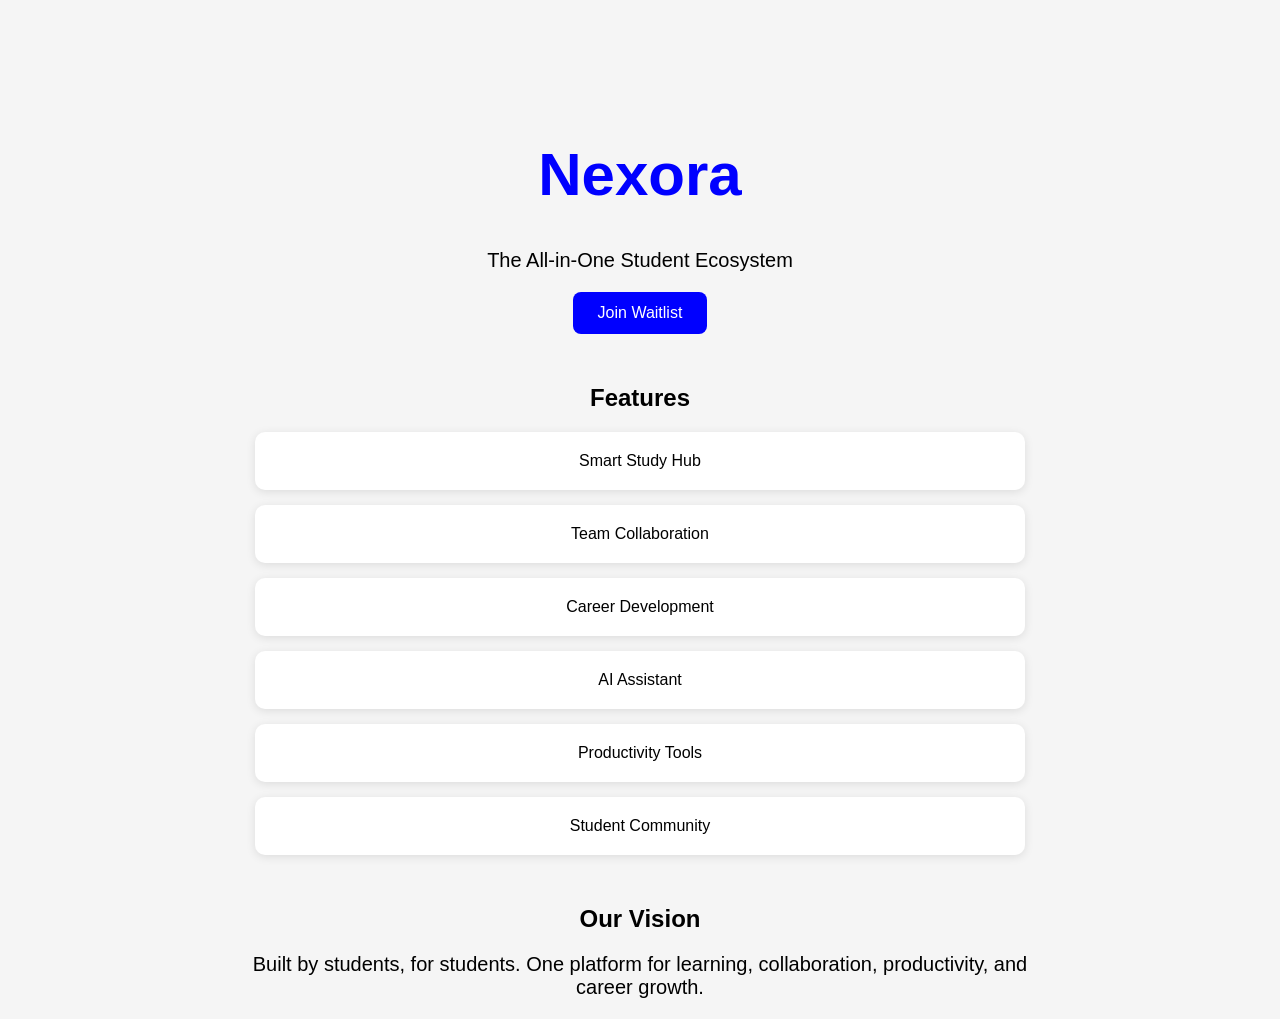
==== index.html @ 61d0d4ab "Add files via upload" ====
<!DOCTYPE html>
<html>
<head>
    <meta charset="UTF-8">
    <title>Nexora</title>
    <link rel="stylesheet" href="style.css">
</head>
<body>
    <h1>Nexora</h1>
    <p>The All-in-One Student Ecosystem</p>
    <button>Join Waitlist</button>
    <h2>Features</h2>
    <div class="card">Smart Study Hub</div>
    <div class="card">Team Collaboration</div>
    <div class="card">Career Development</div>
    <div class="card">AI Assistant</div>
    <div class="card">Productivity Tools</div>
    <div class="card">Student Community</div>
    <h2>Our Vision</h2>
    <p>
        Built by students, for students.
        One platform for learning, collaboration, productivity, and career growth.
    </p>
</body>
</html>
---- style.css ----
body{
    text-align:center;
    font-family:Arial, sans-serif;
}
h1{color:blue;}
body{
    text-align:center;
    font-family:Arial, sans-serif;
    padding-top:100px;
}
h1{
    font-size:60px;
    color:blue;
}
p{font-size:20px;}
button{
    padding:12px 25px;
    font-size:16px;
}
button{
    padding:12px 25px;
    font-size:16px;
    background-color:blue;
    color:white;
    border:none;
    border-radius:8px;}
body{
    text-align:center;
    font-family:Arial, sans-serif;
    padding-top:100px;
    max-width:800px;
    margin:auto;
}
h2{margin-top:50px;}
.card{
    background:white;
    padding:20px;
    margin:15px;
    border-radius:10px;
    box-shadow: 0 2px 10px rgba(0,0,0,0.1);
}
body{ background-color:#f5f5f5;}
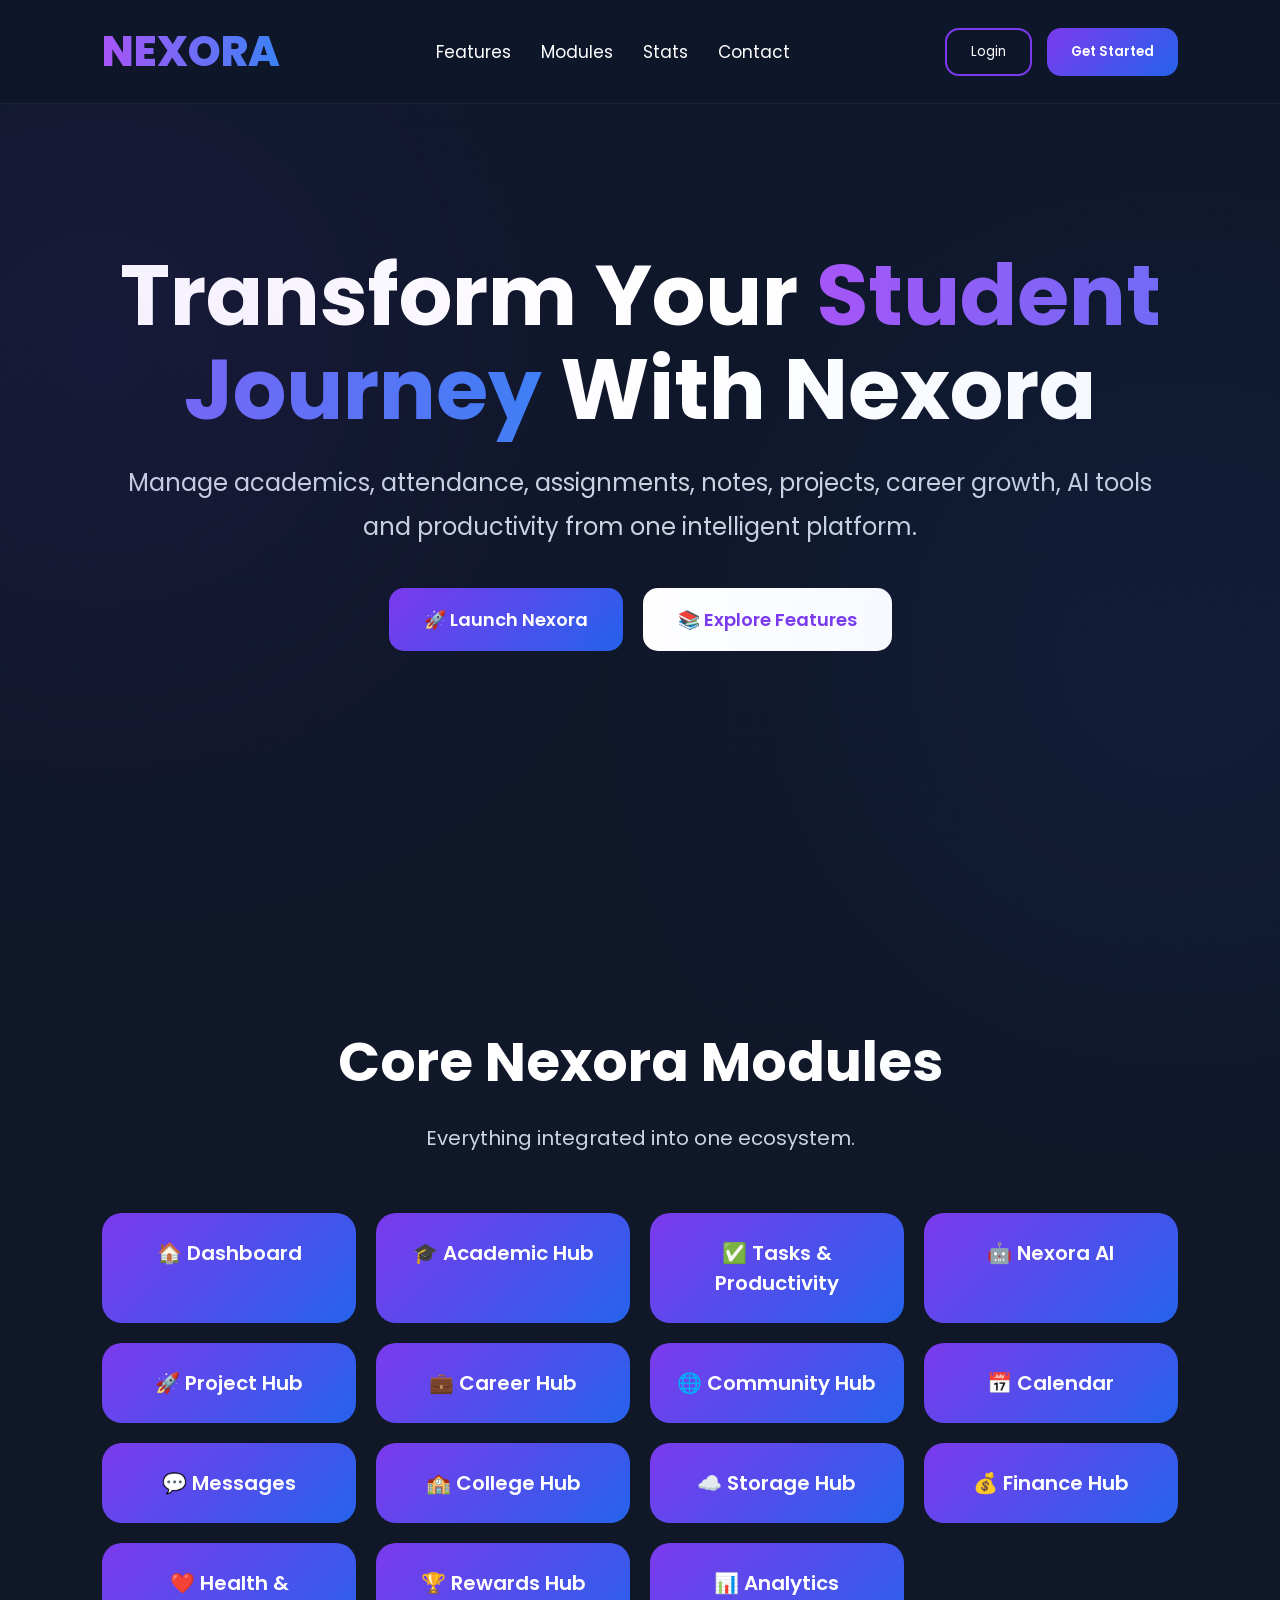
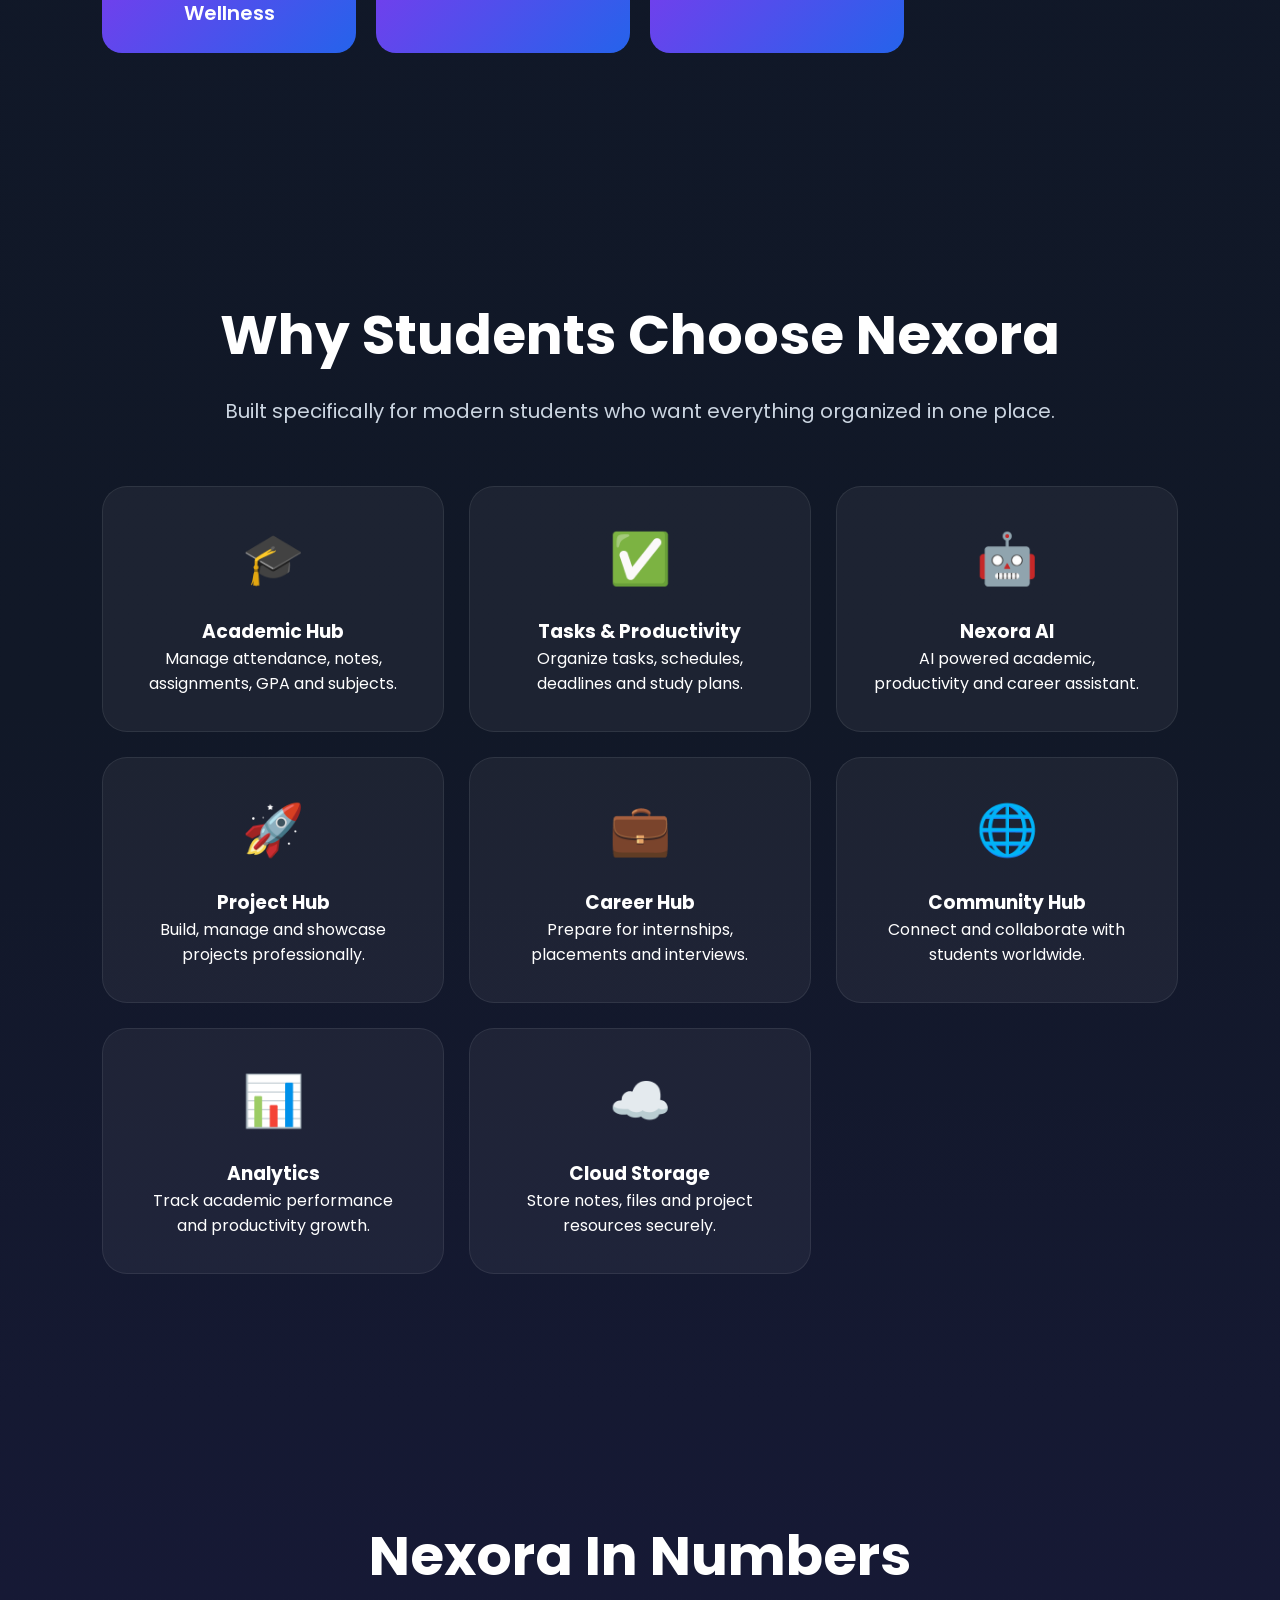
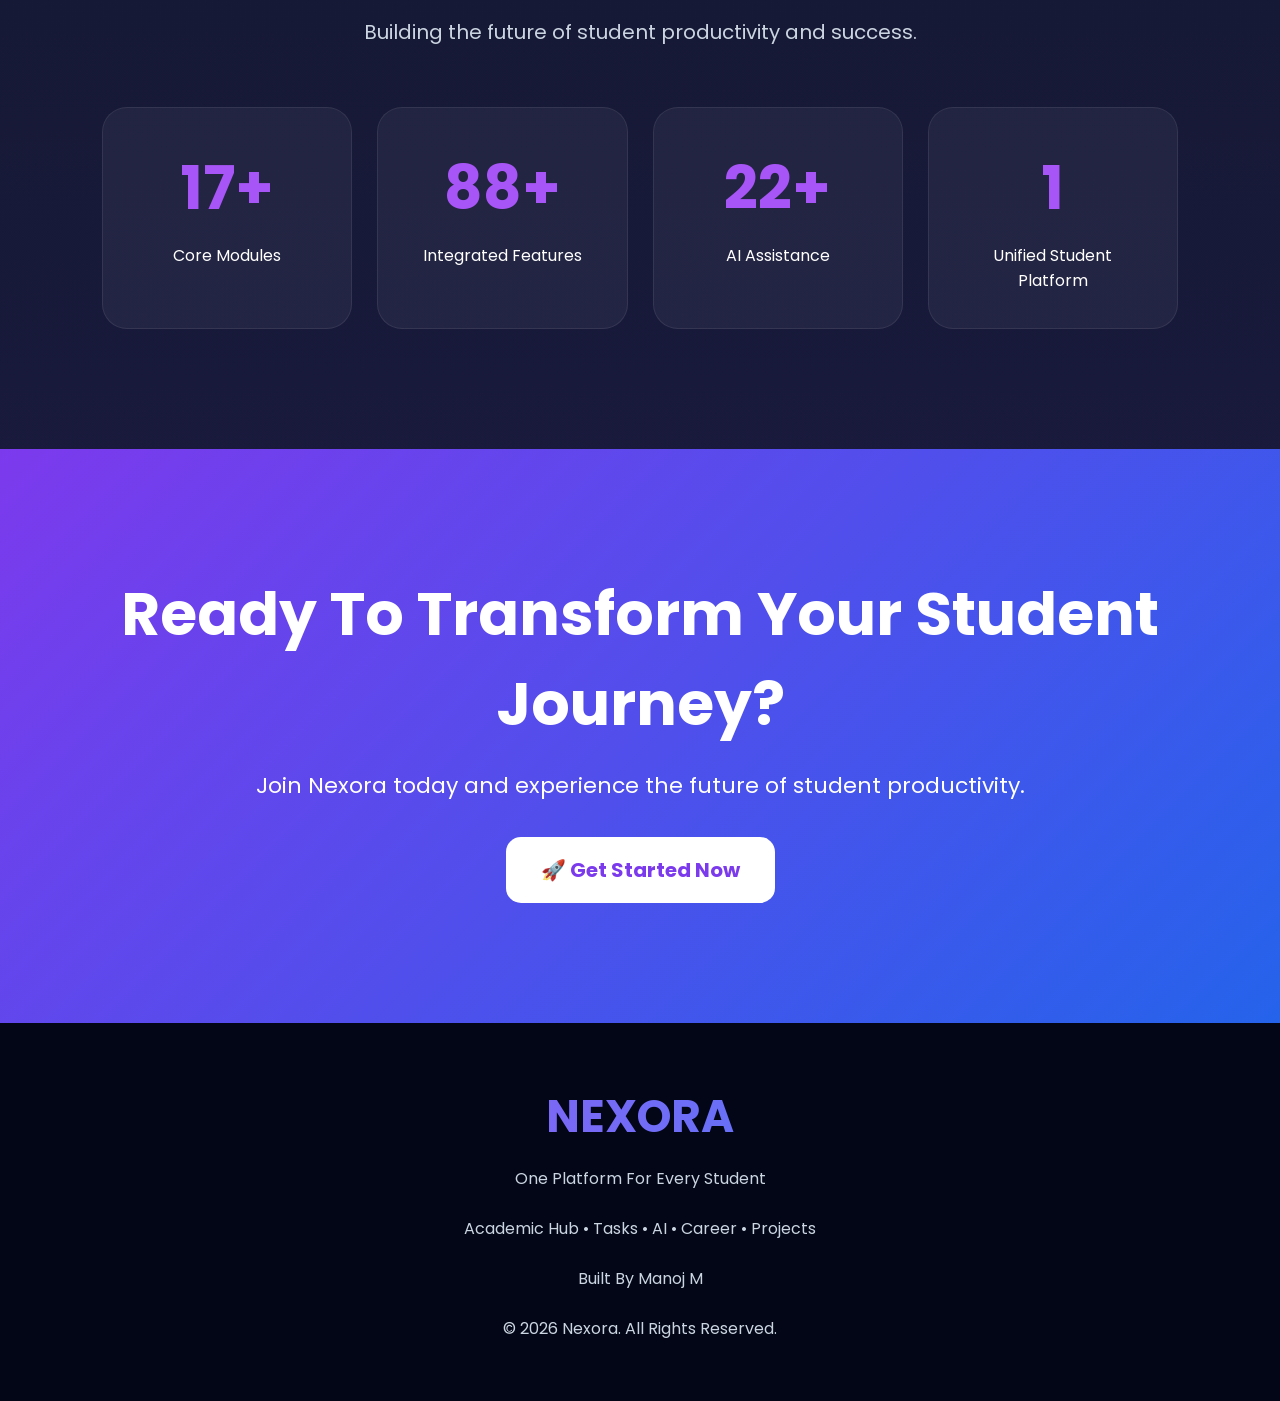
==== commit 3281f696: "Add authentication system and Academic Hub modules Added login and signup system Added dashboard A" ====
--- a/index.html
+++ b/index.html
@@ -1,25 +1,1105 @@
 <!DOCTYPE html>
-<html>
+<html lang="en">
+
 <head>
-    <meta charset="UTF-8">
-    <title>Nexora</title>
-    <link rel="stylesheet" href="style.css">
+
+<meta charset="UTF-8">
+
+<meta name="viewport"
+content="width=device-width, initial-scale=1.0">
+
+<title>
+Nexora | One Platform For Every Student
+</title>
+
+<link rel="preconnect"
+href="https://fonts.googleapis.com">
+
+<link rel="preconnect"
+href="https://fonts.gstatic.com"
+crossorigin>
+
+<link href="https://fonts.googleapis.com/css2?family=Poppins:wght@300;400;500;600;700;800&display=swap"
+rel="stylesheet">
+
+<style>
+
+*{
+margin:0;
+padding:0;
+box-sizing:border-box;
+font-family:'Poppins',sans-serif;
+scroll-behavior:smooth;
+}
+
+body{
+background:
+linear-gradient(
+180deg,
+#0f172a,
+#111827,
+#1e1b4b
+);
+color:white;
+overflow-x:hidden;
+}
+
+/* NAVBAR */
+
+.navbar{
+position:fixed;
+top:0;
+left:0;
+width:100%;
+padding:20px 8%;
+display:flex;
+justify-content:space-between;
+align-items:center;
+background:rgba(15,23,42,.95);
+backdrop-filter:blur(15px);
+z-index:1000;
+border-bottom:1px solid rgba(255,255,255,.05);
+}
+
+.logo{
+
+font-size:42px;
+
+font-weight:800;
+
+background:linear-gradient(
+
+90deg,
+
+#a855f7,
+
+#3b82f6
+
+);
+
+-webkit-background-clip:text;
+
+-webkit-text-fill-color:transparent;
+
+}
+
+.nav-links{
+display:flex;
+gap:30px;
+}
+
+.nav-links a{
+text-decoration:none;
+color:white;
+font-size:17px;
+transition:.3s;
+}
+
+.nav-links a:hover{
+color:#a855f7;
+}
+
+.nav-buttons{
+display:flex;
+gap:15px;
+}
+
+.login-btn{
+padding:12px 24px;
+background:transparent;
+border:2px solid #7c3aed;
+border-radius:14px;
+color:white;
+cursor:pointer;
+}
+
+.start-btn{
+padding:12px 24px;
+border:none;
+border-radius:14px;
+background:
+linear-gradient(
+135deg,
+#7c3aed,
+#2563eb
+);
+color:white;
+cursor:pointer;
+font-weight:600;
+}
+
+/* HERO */
+
+.hero{
+min-height:100vh;
+display:flex;
+justify-content:center;
+align-items:center;
+text-align:center;
+padding:140px 8%;
+}
+
+.hero-content{
+max-width:1100px;
+}
+
+.hero h1{
+font-size:85px;
+line-height:1.1;
+margin-bottom:25px;
+}
+
+.gradient{
+background:
+linear-gradient(
+90deg,
+#a855f7,
+#3b82f6
+);
+-webkit-background-clip:text;
+-webkit-text-fill-color:transparent;
+}
+
+.hero p{
+font-size:24px;
+line-height:1.8;
+color:#cbd5e1;
+margin-bottom:40px;
+}
+
+.hero-buttons{
+display:flex;
+
+justify-content:center;
+gap:20px;
+flex-wrap:wrap;
+}
+
+.hero-btn{
+padding:18px 35px;
+border:none;
+border-radius:15px;
+font-size:18px;
+font-weight:600;
+cursor:pointer;
+transition:.3s;
+}
+
+.primary{
+background:
+linear-gradient(
+135deg,
+#7c3aed,
+#2563eb
+);
+color:white;
+}
+
+.secondary{
+background:white;
+color:#7c3aed;
+}
+
+.hero-btn:hover{
+transform:translateY(-5px);
+}
+
+/* FLOATING LIGHTS */
+
+.glow{
+position:absolute;
+width:500px;
+height:500px;
+background:#7c3aed;
+filter:blur(180px);
+opacity:.15;
+left:-150px;
+top:100px;
+border-radius:50%;
+}
+
+.glow2{
+position:absolute;
+width:500px;
+height:500px;
+background:#2563eb;
+filter:blur(180px);
+opacity:.15;
+right:-150px;
+top:400px;
+border-radius:50%;
+}
+
+.section{
+padding:120px 8%;
+text-align:center;
+}
+
+.section-title{
+font-size:55px;
+margin-bottom:20px;
+}
+
+.section-subtitle{
+font-size:20px;
+color:#cbd5e1;
+max-width:900px;
+margin:auto;
+margin-bottom:60px;
+}
+
+@media(max-width:900px){
+
+.nav-links{
+display:none;
+}
+
+.hero h1{
+font-size:50px;
+}
+
+.hero p{
+font-size:18px;
+}
+
+.section-title{
+font-size:40px;
+}
+
+}
+/* DASHBOARD PREVIEW */
+
+.dashboard-preview{
+display:flex;
+justify-content:center;
+}
+
+.preview-window{
+width:100%;
+max-width:1000px;
+background:#111827;
+border-radius:30px;
+overflow:hidden;
+box-shadow:0 25px 60px rgba(124,58,237,.25);
+}
+
+.preview-header{
+background:#1f2937;
+padding:15px;
+display:flex;
+gap:10px;
+}
+
+.dot{
+width:12px;
+height:12px;
+border-radius:50%;
+}
+
+.red{background:#ef4444;}
+.yellow{background:#f59e0b;}
+.green{background:#22c55e;}
+
+.preview-grid{
+padding:40px;
+display:grid;
+grid-template-columns:repeat(3,1fr);
+gap:20px;
+}
+
+.preview-card{
+background:linear-gradient(
+135deg,
+#7c3aed,
+#2563eb
+);
+padding:30px;
+border-radius:20px;
+font-weight:600;
+font-size:20px;
+}
+
+/* FEATURES */
+
+.features-grid{
+display:grid;
+grid-template-columns:
+repeat(auto-fit,minmax(280px,1fr));
+gap:25px;
+}
+
+.feature-card{
+background:rgba(255,255,255,.05);
+padding:35px;
+border-radius:25px;
+border:1px solid rgba(255,255,255,.08);
+transition:.3s;
+}
+
+.feature-card:hover{
+transform:translateY(-10px);
+border-color:#7c3aed;
+}
+
+.feature-icon{
+font-size:50px;
+margin-bottom:20px;
+}
+
+/* MODULES */
+
+.modules-grid{
+display:grid;
+grid-template-columns:
+repeat(auto-fit,minmax(220px,1fr));
+gap:20px;
+}
+
+.module-card{
+background:linear-gradient(
+135deg,
+#7c3aed,
+#2563eb
+);
+padding:25px;
+border-radius:20px;
+font-weight:600;
+font-size:20px;
+transition:.3s;
+}
+
+.module-card:hover{
+transform:scale(1.05);
+}
+/* STATS */
+
+.stats-grid{
+display:grid;
+grid-template-columns:
+repeat(auto-fit,minmax(250px,1fr));
+gap:25px;
+}
+
+.stat-card{
+background:
+rgba(255,255,255,.05);
+padding:35px;
+border-radius:25px;
+border:1px solid rgba(255,255,255,.08);
+}
+
+.stat-card h1{
+font-size:60px;
+color:#a855f7;
+margin-bottom:10px;
+}
+
+/* TESTIMONIALS */
+
+.testimonial-grid{
+display:grid;
+grid-template-columns:
+repeat(auto-fit,minmax(300px,1fr));
+gap:25px;
+}
+
+.testimonial-card{
+background:
+rgba(255,255,255,.05);
+padding:35px;
+border-radius:25px;
+border:1px solid rgba(255,255,255,.08);
+}
+
+.testimonial-card h3{
+margin-bottom:15px;
+color:#a855f7;
+}
+
+.testimonial-card p{
+color:#cbd5e1;
+line-height:1.8;
+}
+
+/* CTA */
+
+.cta-section{
+padding:120px 8%;
+text-align:center;
+background:
+linear-gradient(
+135deg,
+#7c3aed,
+#2563eb
+);
+}
+
+.cta-section h2{
+font-size:60px;
+margin-bottom:20px;
+}
+
+.cta-section p{
+font-size:22px;
+margin-bottom:35px;
+}
+
+.cta-btn{
+padding:18px 35px;
+border:none;
+border-radius:15px;
+background:white;
+color:#7c3aed;
+font-size:20px;
+font-weight:bold;
+cursor:pointer;
+}
+
+/* FOOTER */
+
+footer{
+background:#020617;
+padding:60px;
+text-align:center;
+}
+
+.footer-content h2{
+font-size:45px;
+margin-bottom:15px;
+background:
+linear-gradient(
+90deg,
+#a855f7,
+#3b82f6
+);
+-webkit-background-clip:text;
+-webkit-text-fill-color:transparent;
+}
+
+.footer-content p{
+color:#cbd5e1;
+}
+</style>
+
 </head>
+
 <body>
-    <h1>Nexora</h1>
-    <p>The All-in-One Student Ecosystem</p>
-    <button>Join Waitlist</button>
-    <h2>Features</h2>
-    <div class="card">Smart Study Hub</div>
-    <div class="card">Team Collaboration</div>
-    <div class="card">Career Development</div>
-    <div class="card">AI Assistant</div>
-    <div class="card">Productivity Tools</div>
-    <div class="card">Student Community</div>
-    <h2>Our Vision</h2>
-    <p>
-        Built by students, for students.
-        One platform for learning, collaboration, productivity, and career growth.
-    </p>
+
+<div class="glow"></div>
+<div class="glow2"></div>
+
+<nav class="navbar">
+
+<div class="logo">
+NEXORA
+</div>
+
+<div class="nav-links">
+
+<a href="#features">
+Features
+</a>
+
+<a href="#modules">
+Modules
+</a>
+
+<a href="#stats">
+Stats
+</a>
+
+<a href="#contact">
+Contact
+</a>
+
+</div>
+
+<div class="nav-buttons">
+
+<button
+
+class="login-btn"
+
+onclick="window.location.href='login.html'">
+
+Login
+
+</button>
+<button
+
+class="start-btn"
+
+onclick="window.location.href='signup.html'">
+
+Get Started
+
+</button>
+
+</div>
+
+</nav>
+
+<section class="hero">
+
+<div class="hero-content">
+
+<h1>
+
+Transform Your
+
+<span class="gradient">
+
+Student Journey
+
+</span>
+
+With Nexora
+
+</h1>
+
+<p>
+
+Manage academics,
+attendance,
+assignments,
+notes,
+projects,
+career growth,
+AI tools and productivity
+from one intelligent platform.
+
+</p>
+
+<div class="hero-buttons">
+
+<button
+
+class="hero-btn primary"
+
+onclick="window.location.href='signup.html'">
+
+🚀 Launch Nexora
+
+</button>
+
+<button
+class="hero-btn secondary">
+
+📚 Explore Features
+
+</button>
+
+</div>
+
+</div>
+
+</section>
+
+<section id="modules" class="section">
+
+<h2 class="section-title">
+
+Core Nexora Modules
+
+</h2>
+
+<p class="section-subtitle">
+
+Everything integrated into one ecosystem.
+
+</p>
+
+<div class="modules-grid">
+
+<div class="module-card">🏠 Dashboard</div>
+
+<div class="module-card">🎓 Academic Hub</div>
+
+<div class="module-card">✅ Tasks & Productivity</div>
+
+<div class="module-card">🤖 Nexora AI</div>
+
+<div class="module-card">🚀 Project Hub</div>
+
+<div class="module-card">💼 Career Hub</div>
+
+<div class="module-card">🌐 Community Hub</div>
+
+<div class="module-card">📅 Calendar</div>
+
+<div class="module-card">💬 Messages</div>
+
+<div class="module-card">🏫 College Hub</div>
+
+<div class="module-card">☁️ Storage Hub</div>
+
+<div class="module-card">💰 Finance Hub</div>
+
+<div class="module-card">❤️ Health & Wellness</div>
+
+<div class="module-card">🏆 Rewards Hub</div>
+
+<div class="module-card">📊 Analytics</div>
+
+</div>
+
+</section>
+<!-- FEATURES -->
+
+<section
+id="features"
+class="section">
+
+<h2 class="section-title">
+
+Why Students Choose Nexora
+
+</h2>
+
+<p class="section-subtitle">
+
+Built specifically for modern students who want everything organized in one place.
+
+</p>
+
+<div class="features-grid">
+
+<div class="feature-card">
+
+<div class="feature-icon">
+🎓
+</div>
+
+<h3>
+Academic Hub
+</h3>
+
+<p>
+Manage attendance, notes,
+assignments, GPA and subjects.
+</p>
+
+</div>
+
+<div class="feature-card">
+
+<div class="feature-icon">
+✅
+</div>
+
+<h3>
+Tasks & Productivity
+</h3>
+
+<p>
+Organize tasks, schedules,
+deadlines and study plans.
+</p>
+
+</div>
+
+<div class="feature-card">
+
+<div class="feature-icon">
+🤖
+</div>
+
+<h3>
+Nexora AI
+</h3>
+
+<p>
+AI powered academic,
+productivity and career assistant.
+</p>
+
+</div>
+
+<div class="feature-card">
+
+<div class="feature-icon">
+🚀
+</div>
+
+<h3>
+Project Hub
+</h3>
+
+<p>
+Build, manage and showcase
+projects professionally.
+</p>
+
+</div>
+
+<div class="feature-card">
+
+<div class="feature-icon">
+💼
+</div>
+
+<h3>
+Career Hub
+</h3>
+
+<p>
+Prepare for internships,
+placements and interviews.
+</p>
+
+</div>
+
+<div class="feature-card">
+
+<div class="feature-icon">
+🌐
+</div>
+
+<h3>
+Community Hub
+</h3>
+
+<p>
+Connect and collaborate
+with students worldwide.
+</p>
+
+</div>
+
+<div class="feature-card">
+
+<div class="feature-icon">
+📊
+</div>
+
+<h3>
+Analytics
+</h3>
+
+<p>
+Track academic performance
+and productivity growth.
+</p>
+
+</div>
+
+<div class="feature-card">
+
+<div class="feature-icon">
+☁️
+</div>
+
+<h3>
+Cloud Storage
+</h3>
+
+<p>
+Store notes, files and
+project resources securely.
+</p>
+
+</div>
+
+</div>
+
+</section>
+<section id="stats" class="section">
+
+<h2 class="section-title">
+
+Nexora In Numbers
+
+</h2>
+
+<p class="section-subtitle">
+
+Building the future of student productivity and success.
+
+</p>
+
+<div class="stats-grid">
+
+<div class="stat-card">
+
+<h1>17+</h1>
+
+<p>Core Modules</p>
+
+</div>
+
+<div class="stat-card">
+
+<h1>100+</h1>
+
+<p>Integrated Features</p>
+
+</div>
+
+<div class="stat-card">
+
+<h1>24/7</h1>
+
+<p>AI Assistance</p>
+
+</div>
+
+<div class="stat-card">
+
+<h1>1</h1>
+
+<p>Unified Student Platform</p>
+
+</div>
+
+</div>
+
+</section>
+
+<!-- CALL TO ACTION -->
+
+<section class="cta-section">
+
+<h2>
+
+Ready To Transform
+Your Student Journey?
+
+</h2>
+
+<p>
+
+Join Nexora today and experience
+the future of student productivity.
+
+</p>
+
+<button
+class="cta-btn"
+onclick="window.location.href='signup.html'">
+
+🚀 Get Started Now
+
+</button>
+
+</section>
+
+<!-- FOOTER -->
+
+<footer id="contact">
+
+<div class="footer-content">
+
+<h2>
+
+NEXORA
+
+</h2>
+
+<p>
+
+One Platform For Every Student
+
+</p>
+
+<br>
+
+<p>
+
+Academic Hub • Tasks • AI • Career • Projects
+
+</p>
+
+<br>
+
+<p>
+
+Built By Manoj M
+
+</p>
+
+<br>
+
+<p>
+
+© 2026 Nexora. All Rights Reserved.
+
+</p>
+
+</div>
+
+</footer>
+<script>
+
+// Smooth Scroll Animation
+
+document.querySelectorAll('a[href^="#"]').forEach(anchor => {
+
+anchor.addEventListener('click', function(e) {
+
+e.preventDefault();
+
+document.querySelector(
+this.getAttribute('href')
+).scrollIntoView({
+
+behavior:'smooth'
+
+});
+
+});
+
+});
+
+// Navbar Shadow
+
+window.addEventListener("scroll", function(){
+
+let navbar =
+document.querySelector(".navbar");
+
+if(window.scrollY > 50){
+
+navbar.style.boxShadow =
+"0 10px 30px rgba(0,0,0,.3)";
+
+}
+
+else{
+
+navbar.style.boxShadow =
+"none";
+
+}
+
+});
+
+// Fade In Animation
+
+const observer =
+new IntersectionObserver(
+
+(entries)=>{
+
+entries.forEach(entry=>{
+
+if(entry.isIntersecting){
+
+entry.target.style.opacity = "1";
+
+entry.target.style.transform =
+"translateY(0px)";
+
+}
+
+});
+
+},
+
+{
+threshold:0.15
+}
+
+);
+
+document.querySelectorAll(
+
+'.feature-card,.module-card,.stat-card,.testimonial-card,.preview-card'
+
+).forEach(card=>{
+
+card.style.opacity="0";
+
+card.style.transform=
+"translateY(40px)";
+
+card.style.transition=
+"all .8s ease";
+
+observer.observe(card);
+
+});
+
+// Counter Animation
+
+let statsStarted = false;
+
+function startCounters(){
+
+if(statsStarted) return;
+
+statsStarted = true;
+
+const counters =
+document.querySelectorAll(
+".stat-card h1"
+);
+
+counters.forEach(counter=>{
+
+let target =
+counter.innerText;
+
+let value =
+parseInt(target);
+
+if(isNaN(value)) return;
+
+let count = 0;
+
+let speed =
+Math.ceil(value/30);
+
+let interval =
+setInterval(()=>{
+
+count += speed;
+
+if(count >= value){
+
+counter.innerText =
+target;
+
+clearInterval(interval);
+
+}
+
+else{
+
+counter.innerText =
+count + "+";
+
+}
+
+},40);
+
+});
+
+}
+
+window.addEventListener(
+"scroll",
+function(){
+
+let stats =
+document.querySelector(
+"#stats"
+);
+
+if(!stats) return;
+
+let pos =
+stats.getBoundingClientRect().top;
+
+if(pos < window.innerHeight){
+
+startCounters();
+
+}
+
+});
+
+</script>
+
 </body>
+
 </html>
